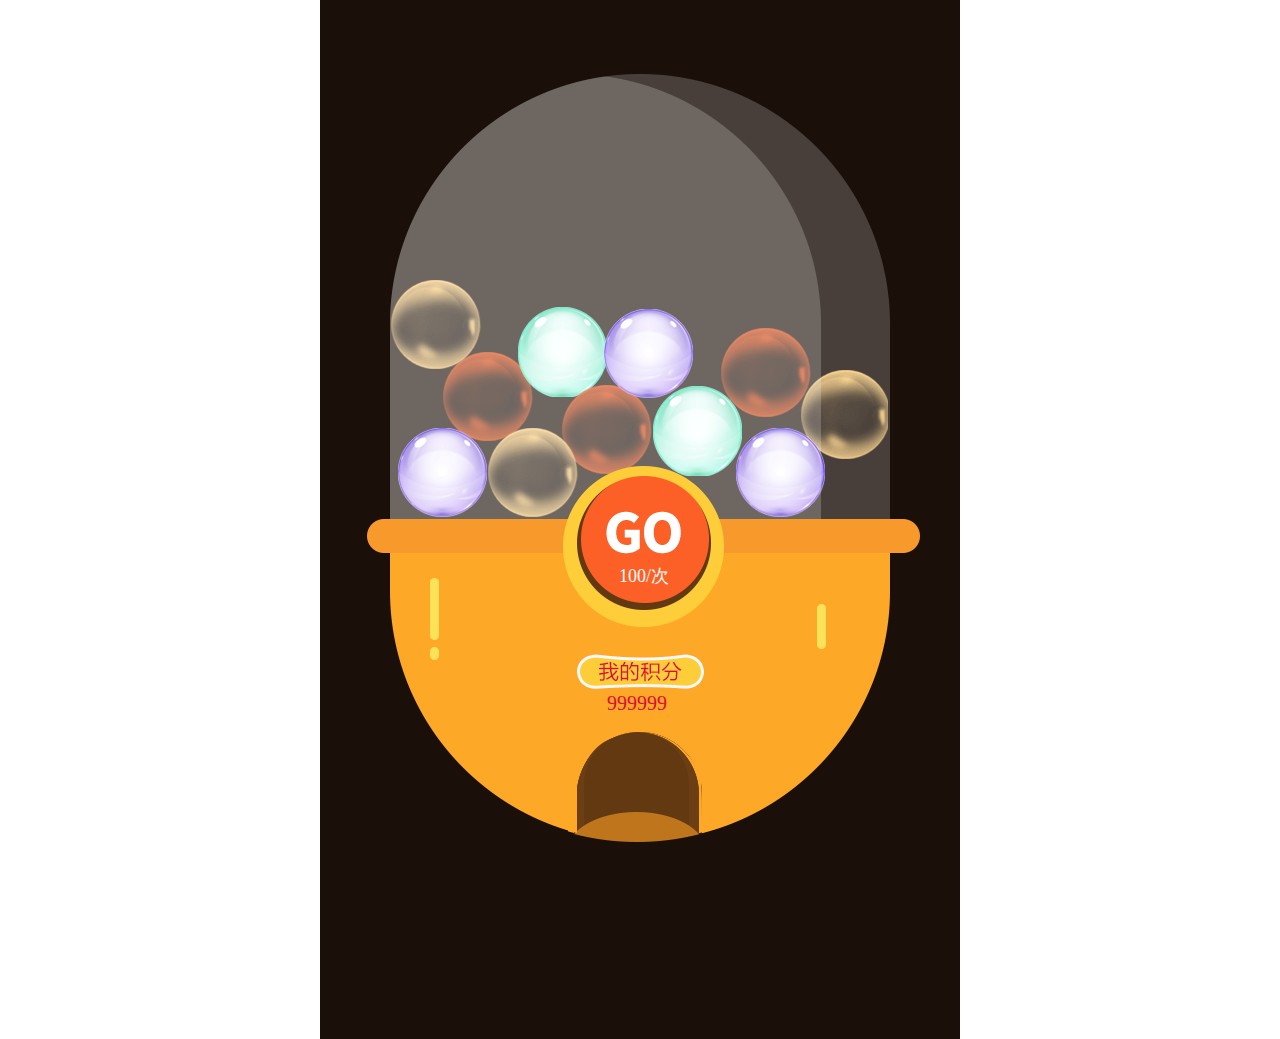
==== jm/index.html @ c100f120 "Add files via upload" ====
﻿<!doctype html>
<html>
<head>
<meta charset="utf-8">
<meta name="apple-touch-fullscreen" content="YES" />
<meta name="format-detection" content="telephone=no" />
<meta name="apple-mobile-web-app-capable" content="yes" />
<meta name="apple-mobile-web-app-status-bar-style" content="black" />
<meta http-equiv="Expires" content="-1" />
<meta http-equiv="pragram" content="no-cache" />

<link href="css/style.css" type="text/css" rel="stylesheet">

<title>emmmmmm</title>
<!--移动端版本兼容 -->
<script type="text/javascript">
    var phoneWidth =  parseInt(window.screen.width);
    var phoneScale = phoneWidth/640;
    var ua = navigator.userAgent;
    if (/Android (\d+\.\d+)/.test(ua)){
        var version = parseFloat(RegExp.$1);
        // andriod 2.3
        if(version>2.3){
            document.write('<meta name="viewport" content="width=640, minimum-scale = '+phoneScale+', maximum-scale = '+phoneScale+', target-densitydpi=device-dpi">');
        // andriod 2.3以上
        }else{
            document.write('<meta name="viewport" content="width=640, target-densitydpi=device-dpi">');
        }
        // 其他系统
    } else {
        document.write('<meta name="viewport" content="width=640, user-scalable=no, target-densitydpi=device-dpi">');
    }
    //微信去掉下方刷新栏
    if(RegExp("MicroMessenger").test(navigator.userAgent)){
        document.addEventListener('WeixinJSBridgeReady', function onBridgeReady() {
            WeixinJSBridge.call('hideToolbar');
        });
    }
</script>

    <script src="js/jquery1.8.3.min.js"></script>

</head>
<body>

<div class="niu_danji">
	<!--机器-->
	<div class="game_qu">
    	<!--go-->
        <div class="game_go">100/次</div>
         <div class="wdjifen"> 99999</div>
    </div>
    
    <!--球-->
    <div class="dan_gund">
        <span  class="qiu_1 diaol_1"></span>
        <span  class="qiu_2 diaol_2"> </span>
        <span  class="qiu_3 diaol_3"></span>
        
        <span  class="qiu_4 diaol_4"></span>
        <span  class="qiu_5 diaol_5"></span>
        <span  class="qiu_6 diaol_6"></span>>
        
        <span  class="qiu_7 diaol_7"></span>
        <span  class="qiu_8 diaol_8"></span>
        
        
        <span  class="qiu_9 diaol_9"></span>
        <span  class="qiu_10 diaol_10"></span> 
        <span  class="qiu_11 diaol_11"></span>   
               
    </div>

     <!--中奖掉落-->
   <div class="medon"><img src="images/mendong.png"></div>
   <div class="zjdl ">
   		<span></span>
   </div>
    
   </div>




<!--中奖 获得一等奖-->
<div class="zonj_zezc none" id="jianpin_one">
	<div class="jpzs aiqiyi tc_anima">
    	<em><img src="images/close.png"></em>
        <h2>
        	<b>emmm<br>第一饭堂！</b>
        </h2>
    </div></div>

<!--中奖获得二等奖-->
<div class="zonj_zezc none"  id="jianpin_two">
	<div class="jpzs aiqiyi tc_anima">
    	<em><img src="images/close.png"></em>
        <h2>
        	<b>emmm<br>第二饭堂！</b>
        </h2>
    </div>
</div>

<!--中奖 获得三等奖-->
<div class="zonj_zezc none"  id="jianpin_three">
	<div class="jpzs aiqiyi tc_anima">
    	<em><img src="images/close.png"></em>
        <h2>
        	<b>emmm<br>第三饭堂！</b>
        </h2>
    </div>
</div>


<!--没有中奖-->
<div class="zonj_zezc none" id="jianpin_kong">
	<div class="jpzs aiqiyi tc_anima">
    	<em><img src="images/close.png"></em>
        <h2>
        	<b>emmm<br>第四饭堂！</b>
        </h2>
    </div>
</div>


<!--积分不足-->
<div class="zonj_zezc none" id="no_jifeng">
	<div class="jpzs aiqiyi tc_anima">
    	<em><img src="images/close.png"></em>
        <h2>
        	对不起，积分不足！
        </h2>
    </div>
</div>
<script>
	
$(document).ready(function(e) {
	//一等奖 关闭
	$("#jianpin_one em img").click(function(){
		$("#jianpin_one").hide();
		}
	);		
	//二等奖 关闭
	$("#jianpin_two em img").click(function(){
		$("#jianpin_two").hide();
		}
	);		
	//三等奖 关闭
	$("#jianpin_three em img").click(function(){
		$("#jianpin_three").hide();
		}
	);			
	//没有中奖 关闭
	$("#jianpin_kong em img").click(function(){
		$("#jianpin_kong").hide();
		}
	);			
	//积分不足 关闭
	$("#no_jifeng em img").click(function(){
		$("#no_jifeng").hide();
		}
	);		
		
var score=999999;
$(".wdjifen").html(score);


$(".game_go").click(function(){
	score-=100;
		if(score<0){
			for(i=1;i<=11;i++){
				$(".qiu_"+i).removeClass("wieyi_"+i);
			}
			$("#no_jifeng").show();
			}else{
				draw()
				}
		});
	
	
function draw(){
	var number =Math.floor(4*Math.random()+1);  

	for(i=1;i<=11;i++){
			$(".qiu_"+i).removeClass("diaol_"+i);
			$(".qiu_"+i).addClass("wieyi_"+i);
		};
			
	setTimeout(function (){
		for(i=1;i<=11;i++){
		$(".qiu_"+i).removeClass("wieyi_"+i);
		}
	},1100);	
	setTimeout(function(){
		switch(number){
			case 1:$(".zjdl").children("span").addClass("diaL_one");break;
			case 2:$(".zjdl").children("span").addClass("diaL_two");break;
			case 3:$(".zjdl").children("span").addClass("diaL_three");break;
			case 4:$(".zjdl").children("span").addClass("diaL_four");break;
		}
		$(".zjdl").removeClass("none").addClass("dila_Y");
				setTimeout(function (){
				switch(number){
					case 1:$("#jianpin_one").show();break;
					case 2:$("#jianpin_two").show();break;
					case 3:$("#jianpin_three").show();break;
					case 4:$("#jianpin_kong").show();break;
				}
			},900);
		},1100)
	
	//取消动画
	setTimeout(function (){
			$(".zjdl").addClass("none").removeClass("dila_Y");
			$(".wdjifen").html(score);
			$(".zjdl").children("span").removeAttr('class');
			
		},2500)
			
}	
});

</script>

</body>
</html>
---- jm/css/style.css ----
*{padding:0px;margin:0px;font-family:"微软雅黑";font-size:100%; font-style:normal}
dd,dl,dt,em,i,p,textarea,a,div{padding:0px;margin:0px;}
a{text-decoration:none;}
img{border:0px;}
ul,li{padding:0px;margin:0px;list-style:none;}
.fl{ float:left}
.fr{ float:right}
body{margin:0px; padding:0px; color:#ffc476; background:#fff; color:#000000}
a{
-webkit-tap-highlight-color: rgba(0,0,0,0);
-webkit-tap-highlight-color: transparent;
}
.none{ display:none}


/*扭蛋机*/
.niu_danji{ width:640px; height:1039px; background:#1b1009; margin:0px auto; overflow:hidden; position:relative}

.niu_danji .game_qu{ background:url(../images/game_ndj.png) no-repeat; width:553px; height:767px;  left:47px; top:74px; position:absolute; z-index:3}
.niu_danji .game_go{ width:134px; height:50px; position:absolute; left:210px; bottom:225px;background:url(../images/an_go.png) no-repeat; font-size:18px; color:#fff; line-height:20px; text-align:center; padding-top:90px; }

.niu_danji .wdjifen{ font-size:20px; color:#e00b37;width:128px; height:35px;  line-height:35px;position:absolute; left:206px;  bottom:120px; text-align:center}


.niu_danji .an_jfgr{ width:100%; text-align:center; padding-top:23px; position:absolute; left:0px; bottom:60px;}
.niu_danji .an_jfgr img{ margin:0px 7px;}



.niu_danji .dan_gund{ width:500px; height:447px; position:absolute; left:68px; top:80px;  z-index:1;
-webkit-border-radius:240px 240px 0px 0px;
    -moz-border-radius:240px 240px 0px 0px;
    border-radius:240px 240px 0px 0px; overflow:hidden}

.niu_danji .dan_gund span{ width:115px; height:115px;}


/*中奖*/
.zonj_zezc{ width:640px; min-height:1039px; position:absolute; left:50%; top:0px; z-index:4;background:rgba(0,0,0,0.85); margin-left:-320px;}
.zonj_zezc .jpzs{ width:450px; height:286px;   position:relative；-webkit-border-radius:10px;
    -moz-border-radius:10px;
    border-radius:10px; background:#fff; margin:300px auto 0px auto; position:relative}
.zonj_zezc .jpzs em{ height:95px; position:absolute; right:0px; top:-50px;}


.zonj_zezc .jpzs h2{ font-size:36px; color:#ff1a4b; text-align:center; line-height40px; display:flex; justify-content:center; align-items:center; height:286px; }


.qiu_1{ position:absolute; left:55px; top:272px;}
.qiu_1:after{content:""; position:absolute; left:0; top:0; width:115px; height:115px; display:block;background:url(../images/canpin_4.png) no-repeat;animation:zhuan 1s linear forwards;-webkit-animation:zhuan 1s linear forwards ;}
.qiu_2{ position:absolute; left:3px; top:200px}
.qiu_2:after{content:""; position:absolute; left:0; top:0; width:115px; height:115px; display:block;background:url(../images/canpin_3.png) no-repeat;animation:zhuan 1s linear forwards ;-webkit-animation:zhuan 1s linear forwards ;}
.qiu_3{ position:absolute; left:10px; top:348px;}
.qiu_3:after{content:""; position:absolute; left:0; top:0; width:115px; height:115px; display:block;background:url(../images/canpin_1.png) no-repeat;animation:zhuan 1s linear forwards ;-webkit-animation:zhuan 1s linear forwards ;}

.qiu_4{ position:absolute; left:130px; top:227px;}
.qiu_4:after{content:""; position:absolute; left:0; top:0; width:115px; height:115px; display:block;background:url(../images/canpin_2.png) no-repeat;animation:zhuan 1s linear forwards ;-webkit-animation:zhuan 1s linear forwards ;}
.qiu_5{ position:absolute; left:174px; top:305px; }
.qiu_5:after{content:""; position:absolute; left:0; top:0; width:115px; height:115px; display:block;background:url(../images/canpin_4.png) no-repeat;animation:zhuan 1s linear forwards ;-webkit-animation:zhuan 1s linear forwards ;}
.qiu_6{ position:absolute; left:100px; top:348px;}
.qiu_6:after{content:""; position:absolute; left:0; top:0; width:115px; height:115px; display:block;background:url(../images/canpin_3.png) no-repeat;animation:zhuan 1s linear forwards ;-webkit-animation:zhuan 1s linear forwards ;}

.qiu_7{ position:absolute; left:216px; top:229px;}
.qiu_7:after{content:""; position:absolute; left:0; top:0; width:115px; height:115px; display:block;background:url(../images/canpin_1.png) no-repeat;animation:zhuan 1s linear forwards ;-webkit-animation:zhuan 1s linear forwards ;}
.qiu_8{ position:absolute; left:265px; top:306px;}
.qiu_8:after{content:""; position:absolute; left:0; top:0; width:115px; height:115px; display:block;background:url(../images/canpin_2.png) no-repeat;animation:zhuan 1s linear forwards ;-webkit-animation:zhuan 1s linear forwards ;}

.qiu_9{ position:absolute; left:413px; top:290px;}
.qiu_9:after{content:""; position:absolute; left:0; top:0; width:115px; height:115px; display:block;background:url(../images/canpin_3.png) no-repeat;animation:zhuan 1s linear forwards ;-webkit-animation:zhuan 1s linear forwards ;}
.qiu_10{ position:absolute; left:348px; top:348px;}
.qiu_10:after{content:""; position:absolute; left:0; top:0; width:115px; height:115px; display:block;background:url(../images/canpin_1.png) no-repeat;animation:zhuan 1s linear forwards ;-webkit-animation:zhuan 1s linear forwards ;}
.qiu_11{ position:absolute; left:333px; top:248px;}
.qiu_11:after{content:""; position:absolute; left:0; top:0; width:115px; height:115px; display:block;background:url(../images/canpin_4.png) no-repeat;animation:zhuan 1s linear forwards ;-webkit-animation:zhuan 1s linear forwards ;}


/*掉落动画*/
.diaol_1{animation:dialuodn 1s linear 0.9s backwards;-webkit-animation:dialuodn 1s linear 0.9s backwards}
.diaol_1:after{animation-delay:0.8s;-webkit-animation-delay:0.8s}
.diaol_2{animation:dialuodn 1s linear 0.6s backwards;-webkit-animation:dialuodn 1s linear 0.6s backwards}
.diaol_2:after{animation-delay:0.5s;-webkit-animation-delay:0.5s}
.diaol_3{animation:dialuodn 1s linear  backwards;-webkit-animation:dialuodn 1s linear  backwards}

.diaol_4{animation:dialuodn 1s linear 1.1s backwards;-webkit-animation:dialuodn 1s linear 1.1s backwards}
.diaol_4:after{animation-delay:1s;-webkit-animation-delay:1s}
.diaol_5{animation:dialuodn 1s linear 0.8s backwards;-webkit-animation:dialuodn 1s linear 0.8s backwards}
.diaol_5:after{animation-delay:0.7s;-webkit-animation-delay:0.7s}
.diaol_6{animation:dialuodn 1s linear 0.4s backwards;-webkit-animation:dialuodn 1s linear 0.4s backwards;}
.diaol_6:after{animation-delay:0.3s;-webkit-animation-delay:0.3s}

.diaol_7{animation:dialuodn 1s linear 0.9s backwards;-webkit-animation:dialuodn 1s linear 0.9s backwards}
.diaol_7:after{animation-delay:0.8s;-webkit-animation-delay:0.8s}
.diaol_8{animation:dialuodn 1s linear 0.6s backwards;-webkit-animation:dialuodn 1s linear 0.6s backwards;}
.diaol_8:after{animation-delay:0.5s;-webkit-animation-delay:0.5s;}

.diaol_9{animation:dialuodn 1s linear 1.1s backwards;-webkit-animation:dialuodn 1s linear 1.1s backwards;}
.diaol_9:after{animation-delay:1s;-webkit-animation-delay:1s;}
.diaol_10{animation:dialuodn 1s linear 0.2s backwards;-webkit-animation:dialuodn 1s linear 0.2s backwards;}

.diaol_11{animation:dialuodn 1s linear 1.4s backwards;-webkit-animation:dialuodn 1s linear 1.4s backwards;}
.diaol_11:after{animation-delay:1.3s;-webkit-animation-delay:1.3s;}


.niu_danji .zjdl{ width:110px; height:90px; padding:32px 0px 0px 20px; position:absolute; left:253px;top:715px; z-index:2;}
.niu_danji .medon{ width:136px; height:138px; position:absolute; left:248px;top:721px; z-index:1; }


.niu_danji .dila_Y{width:110px; height:90px; animation:cujpin 0.7s ease-out  forwards;-webkit-animation:cujpin 0.7s ease-out  forwards; }
.niu_danji .diaL_one{width:85px; height:85px; position:relative; }
.niu_danji .diaL_one:after{content:""; position:absolute; left:0; top:0; width:85px; height:85px; display:block;background:url(../images/zj_1.png) no-repeat;animation:fanda 0.7s ease-out  forwards;-webkit-animation:fanda 0.7s ease-out  forwards;}

.niu_danji .diaL_two{width:85px; height:85px; position:relative; }
.niu_danji .diaL_two:after{content:""; position:absolute; left:0; top:0; width:85px; height:85px; display:block;background:url(../images/zj_2.png) no-repeat;animation:fanda 0.7s ease-out  forwards;-webkit-animation:fanda 0.7s ease-out  forwards;}

.niu_danji .diaL_three{width:85px; height:85px; position:relative; }
.niu_danji .diaL_three:after{content:""; position:absolute; left:0; top:0; width:85px; height:85px; display:block;background:url(../images/zj_3.png) no-repeat;animation:fanda 0.7s ease-out  forwards;-webkit-animation:fanda 0.7s ease-out  forwards;}

.niu_danji .diaL_four{width:85px; height:85px; position:relative; }
.niu_danji .diaL_four:after{content:""; position:absolute; left:0; top:0; width:85px; height:85px; display:block;background:url(../images/zj_4.png) no-repeat;animation:fanda 0.7s ease-out  forwards;-webkit-animation:fanda 0.7s ease-out  forwards;}




@-webkit-keyframes cujpin{
0%{ -webkit-transform:translateY(-100px);}
100% {  
-webkit-transform:translateY(0); 
}
}
@keyframes cujpin{
0%{ transform:translateY(-100px);}
100% {  
transform:translateY(0); 
}
}

@keyframes fanda{
0%{ transform:scale(0.7);}
100% {  
transform:scale(1);
}
}
@-webkit-keyframes fanda{
0%{ -webkit-transform:scale(0.7);}
100% {  
-webkit-transform:scale(1);
}
}
.tc_anima{ animation:title1 0.3s linear; -webkit-animation:title1 0.3s linear;}
@keyframes title1{
	from{ opacity:0; transform:scale(0,0);}
	to{ opacity:1; transform:scale(1,1);}	
}
@-webkit-keyframes title1{
 from{ opacity:0; -webkit-transform:scale(0,0)}
 to{opacity:1; -webkit-transform:scale(1,1)}
}





.wieyi_1{animation:around1 1.5s linear  infinite;-webkit-animation:around1 1.5s linear  infinite}

.wieyi_2{animation:around2 1.5s linear  infinite;-webkit-animation:around2 1.5s linear  infinite;}


.wieyi_3{animation:around3 1.5s linear  infinite;-webkit-animation:around3 1.5s linear  infinite;}

.wieyi_4{animation:around4 1.5s linear  infinite;-webkit-animation:around4 1.5s linear  infinite;}
.wieyi_5{animation:around5 1.5s linear  infinite;-webkit-animation:around5 1.5s linear  infinite;}

.wieyi_6{animation:around6 1.5s linear infinite;-webkit-animation:around6 1.5s linear infinite;}

.wieyi_7{animation:around7 1.5s linear  infinite;-webkit-animation:around7 1.5s linear  infinite;}
.wieyi_8{animation:around8 1.5s linear  infinite;-webkit-animation:around8 1.5s linear  infinite;}

.wieyi_9{animation:around9 1.5s linear infinite;-webkit-animation:around9 1.5s linear infinite;}
.wieyi_10{animation:around10 1.5s linear  infinite;-webkit-animation:around10 1.5s linear  infinite;}
.wieyi_11{animation:around11 1.5s linear  infinite;-webkit-animation:around11 1.5s linear  infinite;}



.zuadon_dh{animation:around 2s linear backwards ;-webkit-animation:around 2s linear backwards ;}



@keyframes dialuodn {  
0% {          
 transform:translateY(-200%); opacity:0       
}
 5% {       
transform:translateY(-200%);     
}
15% {  
 transform:translateY(0);  
}  
30% {  
transform:translateY(-100%);  
}  
40% {      

transform:translateY(0%);    
}
50% {  
transform:translateY(-60%);  
}  
70% {  
transform:translateY(0%);  
}  
80% {  
transform:translateY(-30%);  
}  
90% {  
transform:translateY(0%);  
}  
95% {  
transform:translateY(-14%);  
}  
97% {  
transform:translateY(0%);  
}  
99% {  
transform:translateY(-6%);  
}  
100% {  
transform:translateY(0);  
opacity: 1;  
}  

} 


@-webkit-keyframes dialuodn {  
0% {          
 -webkit-transform:translateY(-200%); opacity:0       
}
 5% {       
-webkit-transform:translateY(-200%);     
}
15% {  
 -webkit-transform:translateY(0);  
}  
30% {  
-webkit-transform:translateY(-100%);  
}  
40% {      

-webkit-transform:translateY(0%);    
}
50% {  
-webkit-transform:translateY(-60%);  
}  
70% {  
-webkit-transform:translateY(0%);  
}  
80% {  
-webkit-transform:translateY(-30%);  
}  
90% {  
-webkit-transform:translateY(0%);  
}  
95% {  
-webkit-transform:translateY(-14%);  
}  
97% {  
-webkit-transform:translateY(0%);  
}  
99% {  
-webkit-transform:translateY(-6%);  
}  
100% {  
-webkit-transform:translateY(0);  
opacity: 1;  
}  

} 


@-webkit-keyframes zhuan{
	0%{ -webkit-transform: rotate(0) }
	100%{-webkit-transform: rotate(360deg) }
}

@keyframes zhuan{
	0%{ transform: rotate(0) }
	100%{transform: rotate(360deg) }
}





@-webkit-keyframes around1 {  
0%{ -webkit-transform:translate(0px,0px)  }
20%{-webkit-transform:translate(300px,230px) }
40%{-webkit-transform:translate(200px,-100px) }
60%{-webkit-transform:translate(50px,230px) }
80%{-webkit-transform:translate(300px,-50px) }
100%{-webkit-transform:translate(200px,240px) }
}
@keyframes around1 {  
0%{ transform:translate(0px,0px)  }
20%{transform:translate(300px,230px) }
40%{transform:translate(200px,-100px) }
60%{transform:translate(50px,230px) }
80%{transform:translate(300px,-50px) }
100%{transform:translate(200px,240px) }
}

@-webkit-keyframes around2 {  
0%{ -webkit-transform:translate(0px,0px)  }
10%{-webkit-transform:translate(300px,-120px) }
30%{-webkit-transform:translate(250px,130px) }
50%{-webkit-transform:translate(-50px,-120px) }
80%{-webkit-transform:translate(0px,140px) }
100%{-webkit-transform:translate(300px,-180px) }
}
@keyframes around2 {  
0%{ transform:translate(0px,0px)  }
10%{transform:translate(300px,-120px) }
30%{transform:translate(250px,130px) }
50%{transform:translate(-50px,-120px) }
80%{transform:translate(0px,140px) }
100%{transform:translate(300px,-180px) }
}


@-webkit-keyframes around3 {  
0%{ -webkit-transform:translate(0px,0px)  }
25%{-webkit-transform:translate(70px,-290px) }
50%{-webkit-transform:translate(320px,0px) }
80%{-webkit-transform:translate(-20px,-290px) }
100%{-webkit-transform:translate(290px,0px) }
}

@keyframes around3 {  
0%{ transform:translate(0px,0px)  }
25%{transform:translate(70px,-290px) }
50%{transform:translate(320px,0px) }
80%{transform:translate(-20px,-290px) }
100%{transform:translate(290px,0px) }

}

@-webkit-keyframes around4 {  
0%{ -webkit-transform:translate(0px,0px)  }
12%{-webkit-transform:translate(50px,250px) }
30%{-webkit-transform:translate(-150px,-30px) }
60%{-webkit-transform:translate(-140px,260px) }
80%{-webkit-transform:translate(-10px,-30px) }
100%{-webkit-transform:translate(-20px,260px) }

}
@keyframes around4 {  
0%{ transform:translate(0px,0px)  }
12%{transform:translate(50px,250px) }
30%{transform:translate(-150px,-30px) }
60%{transform:translate(-140px,260px) }
80%{transform:translate(-10px,-30px) }
100%{transform:translate(-20px,260px) }

}


@-webkit-keyframes around5 {  
0%{ -webkit-transform:translate(0px,0px)  }
22%{-webkit-transform:translate(-50px,-170px) }
46%{-webkit-transform:translate(150px,145px) }
80%{-webkit-transform:translate(200px,-115px) }
100%{-webkit-transform:translate(-100px,145px) }
}

@keyframes around5 {  
0%{ transform:translate(0px,0px)  }
22%{transform:translate(-50px,-170px) }
46%{transform:translate(150px,145px) }
80%{transform:translate(200px,-115px) }
100%{transform:translate(-100px,145px) }
}





@-webkit-keyframes around6 {  
0%{ -webkit-transform:translate(0px,0px)  }
15%{ -webkit-transform:translate(260px,40px)  }
30%{ -webkit-transform:translate(-80px,-260px)  }
45%{ -webkit-transform:translate(-40px,40px)  }
60%{ -webkit-transform:translate(100px,-290px)  }
75%{ -webkit-transform:translate(-80px,-280px)  }
100%{ -webkit-transform:translate(10px,40px)  }
}

@keyframes around6 {  
0%{ transform:translate(0px,0px)  }
15%{ transform:translate(260px,40px)  }
30%{ transform:translate(-80px,-260px)  }
45%{ transform:translate(-40px,40px)  }
60%{ transform:translate(100px,-290px)  }
75%{ transform:translate(-80px,-280px)  }
100%{ transform:translate(10px,40px)  }

}

@-webkit-keyframes around7 {  
0%{ -webkit-transform:translate(0px,0px)  }
20%{ -webkit-transform:translate(-60px,-170px)  }
40%{ -webkit-transform:translate(90px,160px)  }
60%{ -webkit-transform:translate(-220px,-140px)  }
80%{ -webkit-transform:translate(160px,-60px)  }
100%{ -webkit-transform:translate(-100px,-100px)  }

}

@keyframes around7 {  
0%{ transform:translate(0px,0px)  }
20%{ transform:translate(-60px,-170px)  }
40%{ transform:translate(90px,160px)  }
60%{ transform:translate(-220px,-140px)  }
80%{ transform:translate(160px,-60px)  }
100%{ transform:translate(-100px,-100px)  }

}

@-webkit-keyframes around8 {  
0%{ -webkit-transform:translate(0px,0px)  }
20%{ -webkit-transform:translate(140px,-120px)  }
40%{ -webkit-transform:translate(-140px,40px)  }
60%{ -webkit-transform:translate(-180px,-240px)  }
80%{ -webkit-transform:translate(100px,50px)  }
100%{ -webkit-transform:translate(-180px,-220px)  }
}
@keyframes around8 {  
0%{ transform:translate(0px,0px)  }
20%{ transform:translate(140px,-120px)  }
40%{ transform:translate(-140px,40px)  }
60%{ transform:translate(-180px,-240px)  }
80%{ transform:translate(100px,50px)  }
100%{ transform:translate(-180px,-220px)  }
}

@-webkit-keyframes around9 {  
0%{ -webkit-transform:translate(0px,0px)  }
30%{ -webkit-transform:translate(-300px,-180px)  }
60%{ -webkit-transform:translate(-350px,120px)  }
80%{ -webkit-transform:translate(-100px,-200px)  }
100%{ -webkit-transform:translate(-200px,100px)  }
}

@keyframes around9 {  
0%{ transform:translate(0px,0px)  }
30%{ transform:translate(-300px,-180px)  }
60%{ transform:translate(-350px,120px)  }
80%{ transform:translate(-100px,-200px)  }
100%{ transform:translate(-200px,100px)  }
}

@-webkit-keyframes around10 {  
0%{ -webkit-transform:translate(0px,0px)  }
15%{ -webkit-transform:translate(-300px,-270px)  }
30%{ -webkit-transform:translate(20px,-220px)  }
50%{ -webkit-transform:translate(-350px,10px)  }
75%{ -webkit-transform:translate(0px,-150px)  }
100%{ -webkit-transform:translate(-300px,-300px)  }
}

@keyframes around10 {  
0%{ transform:translate(0px,0px)  }
15%{ transform:translate(-300px,-270px)  }
30%{ transform:translate(20px,-220px)  }
50%{ transform:translate(-350px,10px)  }
75%{ transform:translate(0px,-150px)  }
100%{ transform:translate(-300px,-300px)  }
}


@-webkit-keyframes around11 {  
0%{ -webkit-transform:translate(0px,0px)  }
32%{ -webkit-transform:translate(-270px,-70px)  }
60%{ -webkit-transform:translate(-320px,220px)  }
80%{ -webkit-transform:translate(10px,-10px)  }
100%{ -webkit-transform:translate(-260px,220px)  }

}

@keyframes around11 {  
0%{ transform:translate(0px,0px)  }
32%{ transform:translate(-270px,-70px)  }
60%{ transform:translate(-320px,220px)  }
80%{ transform:translate(10px,-10px)  }
100%{ transform:translate(-260px,220px)  }

}
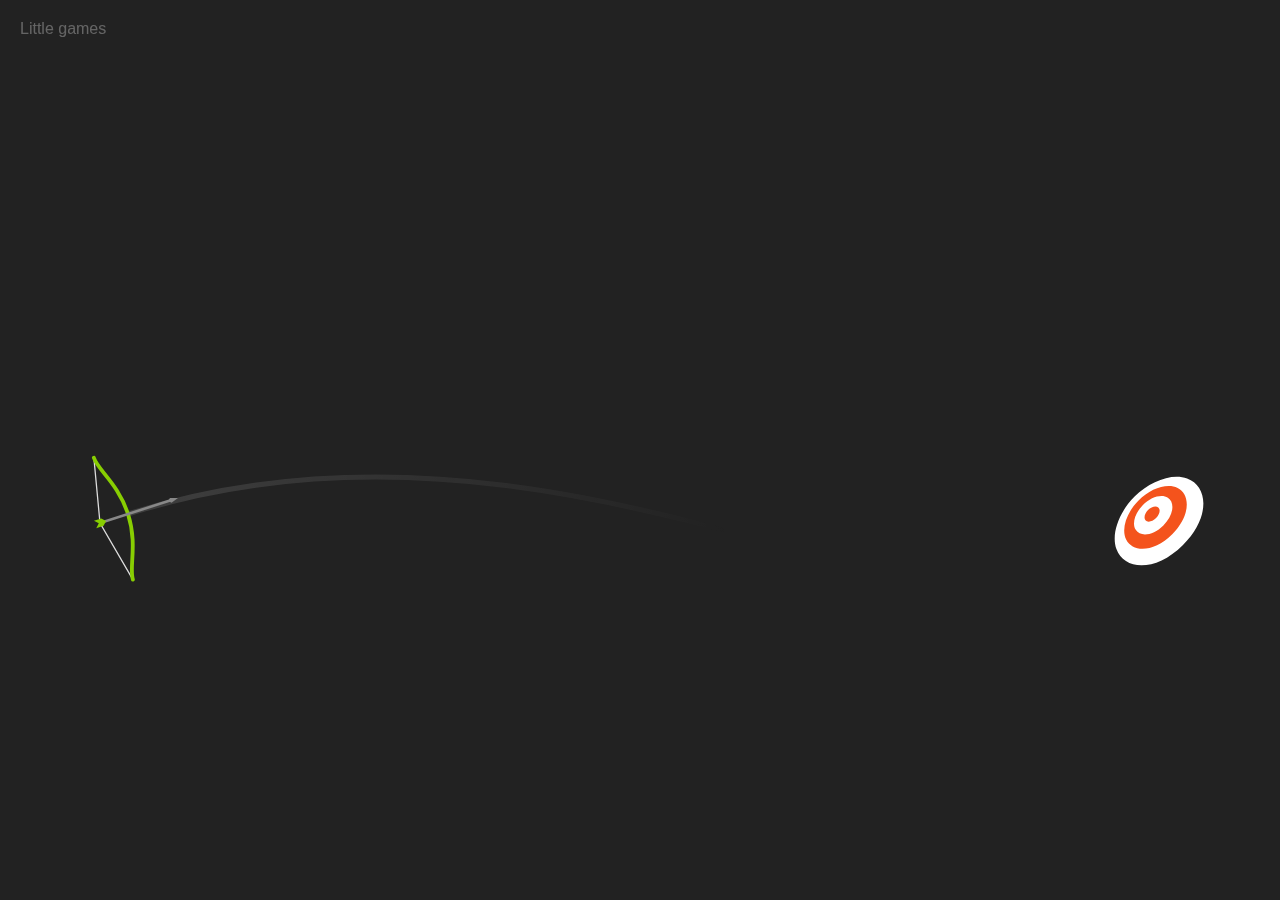
==== commit 667a970f: "Add files via upload" ====
--- a/jm/index.html
+++ b/jm/index.html
@@ -2,225 +2,295 @@
 <html>
 <head>
 <meta charset="utf-8">
-<meta name="apple-touch-fullscreen" content="YES" />
-<meta name="format-detection" content="telephone=no" />
-<meta name="apple-mobile-web-app-capable" content="yes" />
-<meta name="apple-mobile-web-app-status-bar-style" content="black" />
-<meta http-equiv="Expires" content="-1" />
-<meta http-equiv="pragram" content="no-cache" />
-
-<link href="css/style.css" type="text/css" rel="stylesheet">
-
-<title>emmmmmm</title>
-<!--移动端版本兼容 -->
-<script type="text/javascript">
-    var phoneWidth =  parseInt(window.screen.width);
-    var phoneScale = phoneWidth/640;
-    var ua = navigator.userAgent;
-    if (/Android (\d+\.\d+)/.test(ua)){
-        var version = parseFloat(RegExp.$1);
-        // andriod 2.3
-        if(version>2.3){
-            document.write('<meta name="viewport" content="width=640, minimum-scale = '+phoneScale+', maximum-scale = '+phoneScale+', target-densitydpi=device-dpi">');
-        // andriod 2.3以上
-        }else{
-            document.write('<meta name="viewport" content="width=640, target-densitydpi=device-dpi">');
-        }
-        // 其他系统
-    } else {
-        document.write('<meta name="viewport" content="width=640, user-scalable=no, target-densitydpi=device-dpi">');
-    }
-    //微信去掉下方刷新栏
-    if(RegExp("MicroMessenger").test(navigator.userAgent)){
-        document.addEventListener('WeixinJSBridgeReady', function onBridgeReady() {
-            WeixinJSBridge.call('hideToolbar');
-        });
-    }
-</script>
-
-    <script src="js/jquery1.8.3.min.js"></script>
+<title>404 error</title>
+
+<style>
+body{
+	margin:0;
+	background:#222;
+	
+	margin:20px;
+}
+svg{
+	width:100%;
+	height:100%;
+	position:fixed;
+	top:0;
+	left:0;
+}
+span{
+	color:white;
+	font-family:sans-serif;
+	opacity:.3;
+}
+</style>
 
 </head>
 <body>
 
-<div class="niu_danji">
-	<!--机器-->
-	<div class="game_qu">
-    	<!--go-->
-        <div class="game_go">100/次</div>
-         <div class="wdjifen"> 99999</div>
-    </div>
-    
-    <!--球-->
-    <div class="dan_gund">
-        <span  class="qiu_1 diaol_1"></span>
-        <span  class="qiu_2 diaol_2"> </span>
-        <span  class="qiu_3 diaol_3"></span>
-        
-        <span  class="qiu_4 diaol_4"></span>
-        <span  class="qiu_5 diaol_5"></span>
-        <span  class="qiu_6 diaol_6"></span>>
-        
-        <span  class="qiu_7 diaol_7"></span>
-        <span  class="qiu_8 diaol_8"></span>
-        
-        
-        <span  class="qiu_9 diaol_9"></span>
-        <span  class="qiu_10 diaol_10"></span> 
-        <span  class="qiu_11 diaol_11"></span>   
-               
-    </div>
-
-     <!--中奖掉落-->
-   <div class="medon"><img src="images/mendong.png"></div>
-   <div class="zjdl ">
-   		<span></span>
-   </div>
-    
-   </div>
-
-
-
-
-<!--中奖 获得一等奖-->
-<div class="zonj_zezc none" id="jianpin_one">
-	<div class="jpzs aiqiyi tc_anima">
-    	<em><img src="images/close.png"></em>
-        <h2>
-        	<b>emmm<br>第一饭堂！</b>
-        </h2>
-    </div></div>
-
-<!--中奖获得二等奖-->
-<div class="zonj_zezc none"  id="jianpin_two">
-	<div class="jpzs aiqiyi tc_anima">
-    	<em><img src="images/close.png"></em>
-        <h2>
-        	<b>emmm<br>第二饭堂！</b>
-        </h2>
-    </div>
+<script src="js/TweenMax.min.js"></script>
+<script src="js/MorphSVGPlugin.min.js"></script>
+
+<svg id="game" xmlns="http://www.w3.org/2000/svg" viewBox="0 0 1000 400" overflow="visible">
+	
+    <path id="arc" fill="none" stroke="url(#ArcGradient)" stroke-width="4" d="M100,250c250-400,550-400,800,0" opacity="0" pointer-events="none"/>
+    <defs>
+        <g id="arrow">
+            <line x2="60" fill="none" stroke="#888" stroke-width="2" />
+            <polygon fill="#888" points="64 0 58 2 56 0 58 -2" />
+            <polygon fill="#88ce02" points="2 -3 -4 -3 -1 0 -4 3 2 3 5 0" />
+        </g>
+    </defs>
+    <g id="target">
+        <path fill="#FFF" d="M924.2,274.2c-21.5,21.5-45.9,19.9-52,3.2c-4.4-12.1,2.4-29.2,14.2-41c11.8-11.8,29-18.6,41-14.2 C944.1,228.3,945.7,252.8,924.2,274.2z" />
+        <path fill="#F4531C" d="M915.8,265.8c-14.1,14.1-30.8,14.6-36,4.1c-4.1-8.3,0.5-21.3,9.7-30.5s22.2-13.8,30.5-9.7 C930.4,235,929.9,251.7,915.8,265.8z" />
+        <path fill="#FFF" d="M908.9,258.9c-8,8-17.9,9.2-21.6,3.5c-3.2-4.9-0.5-13.4,5.6-19.5c6.1-6.1,14.6-8.8,19.5-5.6 C918.1,241,916.9,250.9,908.9,258.9z" />
+        <path fill="#F4531C" d="M903.2,253.2c-2.9,2.9-6.7,3.6-8.3,1.7c-1.5-1.8-0.6-5.4,2-8c2.6-2.6,6.2-3.6,8-2 C906.8,246.5,906.1,250.2,903.2,253.2z" />
+    </g>
+		<g id="bow" fill="none" stroke-linecap="round" vector-effect="non-scaling-stroke" pointer-events="none">
+			<polyline fill="none" stroke="#ddd" stroke-linecap="round" points="88,200 88,250 88,300"/>
+			<path fill="none" stroke="#88ce02" stroke-width="3" stroke-linecap="round" d="M88,300 c0-10.1,12-25.1,12-50s-12-39.9-12-50"/>
+    </g>
+	<g class="arrow-angle"><use x="100" y="250" xlink:href="#arrow"/></g>
+	<linearGradient id="ArcGradient" >
+			<stop offset="0"  stop-color="#fff" stop-opacity=".2"/>
+			<stop offset="80%" stop-color="#fff" stop-opacity="0"/>
+	</linearGradient>
+	<clipPath id="mask">
+		<polygon opacity=".5" points="0,0 1500,0 1500,200 970,290 950,240 925,220 875,280 890,295 920,310 0,350" pointer-events="none"/>
+	</clipPath>
+	<g class="arrows" clip-path="url(#mask)"  pointer-events="none">
+	</g>
+	<g class="bullseye" fill="#F4531C" opacity="0">
+		<path d="M322,159l15-21l-27-13l-32,13l15,71l41-14l7-32L322,159z M292,142h20l3,8l-16,8 L292,142z M321,182l-18,9l-4-18l23-2V182z"/>
+		<path d="M340 131L359 125 362 169 381 167 386 123 405 129 392 183 351 186z"/>
+		<path d="M413 119L402 188 450 196 454 175 422 175 438 120z"/>
+		<path d="M432 167L454 169 466 154 451 151 478 115 453 113z"/>
+		<path d="M524 109L492 112 466 148 487 155 491 172 464 167 463 184 502 191 513 143 487 141 496 125 517 126z"/>
+		<path d="M537 114L512 189 558 199 566 174 533 175 539 162 553 164 558 150 543 145 547 134 566 148 575 124z"/>
+		<path d="M577 118L587 158 570 198 587 204 626 118 606 118 598 141 590 112z"/>
+		<path d="M635 122L599 198 643 207 649 188 624 188 630 170 639 178 645 162 637 158 649 143 662 151 670 134z"/>
+		<path d="M649,220l4-21l28,4l-6,25L649,220z M681,191l40-79l-35-8L659,184L681,191z"/>
+	</g>
+	<g class="hit" fill="#ffcc00" opacity="0">
+	 <path d="M383 114L385 195 407 191 406 160 422 155 418 191 436 189 444 112 423 119 422 141 407 146 400 113"/>
+  <path d="M449 185L453 113 477 112 464 186"/>
+  <path d="M486 113L484 130 506 130 481 188 506 187 520 131 540 135 545 119"/>
+  <path d="M526,195l5-20l22,5l-9,16L526,195z M558,164l32-44l-35-9l-19,51L558,164z"/>
+</g>
+</svg>
+
+<span>Little games</span>
+<script>
+var svg = document.querySelector("svg");
+var cursor = svg.createSVGPoint();
+var arrows = document.querySelector(".arrows");
+var target={x:902,y:247};
+var line={x1:875,y1:280,x2:925,y2:220};
+window.addEventListener("mousedown", knock);
+
+function knock(e) {
+	TweenMax.to(".arrow-angle use", 0.3, {
+		opacity: 1
+	});
+	window.addEventListener("mousemove", aim);
+	window.addEventListener("mouseup", loose);
+	aim(e);
+
+	TweenMax.to("#arc", 0.3, {
+		opacity: 1
+	});
+}
+
+function loose() {
+	window.removeEventListener("mousemove", aim);
+	window.removeEventListener("mouseup", loose);
+
+	TweenMax.to("#bow", 0.4, {
+		scaleX: 1,
+		transformOrigin: "right center",
+		ease: Elastic.easeOut
+	});
+	TweenMax.to("#bow polyline", 0.4, {
+		attr: {
+			points: "88,200 88,250 88,300"
+		},
+		ease: Elastic.easeOut
+	});
+
+	var newArrow = document.createElementNS("http://www.w3.org/2000/svg", "use");
+	newArrow.setAttributeNS('http://www.w3.org/1999/xlink', 'href', "#arrow");
+	arrows.appendChild(newArrow);
+	var path = MorphSVGPlugin.pathDataToBezier("#arc");
+	TweenMax.to([newArrow], 0.5, {
+		force3D: true,
+		bezier: {
+			type: "cubic",
+			values: path,
+			autoRotate: ["x", "y", "rotation"]
+		},
+		onUpdate: hitTest,
+		onUpdateParams: ["{self}"],
+		ease: Linear.easeNone
+	});
+	TweenMax.to("#arc", 0.3, {
+		opacity: 0
+	});
+	TweenMax.set(".arrow-angle use", {
+		opacity: 0
+	});
+}
+
+function hitTest(tween) {
+	var arrow = tween.target[0];
+ 	var transform = arrow._gsTransform;
+ 	var radians = transform.rotation * Math.PI / 180;
+	var x1 = transform.x;
+	var y1 = transform.y;
+	var x2 = (Math.cos(radians) * 60) + x1;
+	var y2 = (Math.sin(radians) * 60) + y1;
+	
+	var intersection = getIntersection(x1,y1,x2,y2,line.x1,line.y1,line.x2,line.y2);
+	if(intersection=="intersect"){
+		 tween.pause();
+		var dx = x - target.x;
+		var dy = y - target.y;
+		var distance = Math.sqrt((dx * dx) + (dy * dy));
+		var selector = ".hit";
+		if(distance<5){
+			selector=".bullseye"
+		}
+		TweenMax.killTweensOf(selector);
+		TweenMax.killChildTweensOf(selector);
+		TweenMax.set(selector,{autoAlpha:1});
+		TweenMax.staggerFromTo(selector+" path",.5,{rotation:-5,scale:0,transformOrigin:"center"},{scale:1,ease:Back.easeOut},.05);
+		TweenMax.staggerTo(selector+" path",.3,{delay:2,rotation:20,scale:0,ease:Back.easeIn},.03);
+	}
+	
+	
+	
+}
+
+var pivot = {
+	x: 100,
+	y: 250
+};
+aim({
+	clientX: 100,
+	clientY: 400
+});
+
+TweenMax.set(".arc", {
+	opacity: 0
+});
+
+function aim(e) {
+	var point = getMouseSVG(e);
+	point.x = Math.min(point.x, pivot.x - 7);
+	point.y = Math.max(point.y, pivot.y + 7);
+	var dx = point.x - pivot.x;
+	var dy = point.y - pivot.y;
+	var angle = Math.atan2(dy, dx);
+	var bowAngle = angle - Math.PI;
+	var distance = Math.min(Math.sqrt((dx * dx) + (dy * dy)), 50);
+	var scale = Math.min(Math.max(distance / 30, 1), 2);
+	TweenMax.to("#bow", 0.3, {
+		scaleX: scale,
+		rotation: bowAngle + "rad",
+		transformOrigin: "right center"
+	});
+	var arrowX = Math.min(pivot.x - ((1 / scale) * distance), 88);
+	TweenMax.to(".arrow-angle", 0.3, {
+		rotation: bowAngle + "rad",
+		svgOrigin: "100 250"
+	});
+	TweenMax.to(".arrow-angle use", 0.3, {
+		x: -distance
+	});
+	TweenMax.to("#bow polyline", 0.3, {
+		attr: {
+			points: "88,200 " + Math.min(pivot.x - ((1 / scale) * distance), 88) + ",250 88,300"
+		}
+	});
+
+	var radius = distance * 9;
+	var offset = {
+		x: (Math.cos(bowAngle) * radius),
+		y: (Math.sin(bowAngle) * radius)
+	};
+	var arcWidth = offset.x * 3;
+
+	TweenMax.to("#arc", 0.3, {
+		attr: {
+			opacity: 1.4 - (arcWidth / 800),
+			d: "M100,250c" + offset.x + "," + offset.y + "," + (arcWidth - offset.x) + "," + (offset.y+50) + "," + arcWidth + ",50"
+		}
+	});
+	
+	
+	
+	
+}
+
+function getMouseSVG(e) {
+	cursor.x = e.clientX;
+	cursor.y = e.clientY;
+	return cursor.matrixTransform(svg.getScreenCTM().inverse());
+}
+
+
+function getIntersection(x1, y1, x2, y2, x3, y3, x4, y4) {
+    var a1, a2, b1, b2, c1, c2;
+    var r1, r2, r3, r4;
+    var denom, offset, num;
+    a1 = y2 - y1;
+    b1 = x1 - x2;
+    c1 = (x2 * y1) - (x1 * y2);
+    r3 = ((a1 * x3) + (b1 * y3) + c1);
+    r4 = ((a1 * x4) + (b1 * y4) + c1);
+    if ((r3 != 0) && (r4 != 0) && sameSign(r3, r4)) {
+        return "dont intersect";
+    }
+    a2 = y4 - y3;
+    b2 = x3 - x4;
+    c2 = (x4 * y3) - (x3 * y4);
+    r1 = (a2 * x1) + (b2 * y1) + c2;
+    r2 = (a2 * x2) + (b2 * y2) + c2;
+    if ((r1 != 0) && (r2 != 0) && (sameSign(r1, r2))) {
+        return "dont intersect";
+    }
+    denom = (a1 * b2) - (a2 * b1);
+    if (denom == 0) {
+        return "collinear";
+    }
+    if (denom < 0) {
+        offset = -denom / 2;
+    } else {
+        offset = denom / 2;
+    }
+    num = (b1 * c2) - (b2 * c1);
+    if (num < 0) {
+        x = (num - offset) / denom;
+    } else {
+        x = (num + offset) / denom;
+    }
+    num = (a2 * c1) - (a1 * c2);
+    if (num < 0) {
+        y = (num - offset) / denom;
+    } else {
+        y = (num + offset) / denom;
+    }
+    return "intersect";
+}
+
+
+function sameSign(a, b) {
+    return (a * b) >= 0;
+}
+</script>
+
+<div style="text-align:center;margin:50px 0; font:normal 14px/24px 'MicroSoft YaHei';color:#ffffff">
+
 </div>
-
-<!--中奖 获得三等奖-->
-<div class="zonj_zezc none"  id="jianpin_three">
-	<div class="jpzs aiqiyi tc_anima">
-    	<em><img src="images/close.png"></em>
-        <h2>
-        	<b>emmm<br>第三饭堂！</b>
-        </h2>
-    </div>
-</div>
-
-
-<!--没有中奖-->
-<div class="zonj_zezc none" id="jianpin_kong">
-	<div class="jpzs aiqiyi tc_anima">
-    	<em><img src="images/close.png"></em>
-        <h2>
-        	<b>emmm<br>第四饭堂！</b>
-        </h2>
-    </div>
-</div>
-
-
-<!--积分不足-->
-<div class="zonj_zezc none" id="no_jifeng">
-	<div class="jpzs aiqiyi tc_anima">
-    	<em><img src="images/close.png"></em>
-        <h2>
-        	对不起，积分不足！
-        </h2>
-    </div>
-</div>
-<script>
-	
-$(document).ready(function(e) {
-	//一等奖 关闭
-	$("#jianpin_one em img").click(function(){
-		$("#jianpin_one").hide();
-		}
-	);		
-	//二等奖 关闭
-	$("#jianpin_two em img").click(function(){
-		$("#jianpin_two").hide();
-		}
-	);		
-	//三等奖 关闭
-	$("#jianpin_three em img").click(function(){
-		$("#jianpin_three").hide();
-		}
-	);			
-	//没有中奖 关闭
-	$("#jianpin_kong em img").click(function(){
-		$("#jianpin_kong").hide();
-		}
-	);			
-	//积分不足 关闭
-	$("#no_jifeng em img").click(function(){
-		$("#no_jifeng").hide();
-		}
-	);		
-		
-var score=999999;
-$(".wdjifen").html(score);
-
-
-$(".game_go").click(function(){
-	score-=100;
-		if(score<0){
-			for(i=1;i<=11;i++){
-				$(".qiu_"+i).removeClass("wieyi_"+i);
-			}
-			$("#no_jifeng").show();
-			}else{
-				draw()
-				}
-		});
-	
-	
-function draw(){
-	var number =Math.floor(4*Math.random()+1);  
-
-	for(i=1;i<=11;i++){
-			$(".qiu_"+i).removeClass("diaol_"+i);
-			$(".qiu_"+i).addClass("wieyi_"+i);
-		};
-			
-	setTimeout(function (){
-		for(i=1;i<=11;i++){
-		$(".qiu_"+i).removeClass("wieyi_"+i);
-		}
-	},1100);	
-	setTimeout(function(){
-		switch(number){
-			case 1:$(".zjdl").children("span").addClass("diaL_one");break;
-			case 2:$(".zjdl").children("span").addClass("diaL_two");break;
-			case 3:$(".zjdl").children("span").addClass("diaL_three");break;
-			case 4:$(".zjdl").children("span").addClass("diaL_four");break;
-		}
-		$(".zjdl").removeClass("none").addClass("dila_Y");
-				setTimeout(function (){
-				switch(number){
-					case 1:$("#jianpin_one").show();break;
-					case 2:$("#jianpin_two").show();break;
-					case 3:$("#jianpin_three").show();break;
-					case 4:$("#jianpin_kong").show();break;
-				}
-			},900);
-		},1100)
-	
-	//取消动画
-	setTimeout(function (){
-			$(".zjdl").addClass("none").removeClass("dila_Y");
-			$(".wdjifen").html(score);
-			$(".zjdl").children("span").removeAttr('class');
-			
-		},2500)
-			
-}	
-});
-
-</script>
-
 </body>
 </html>